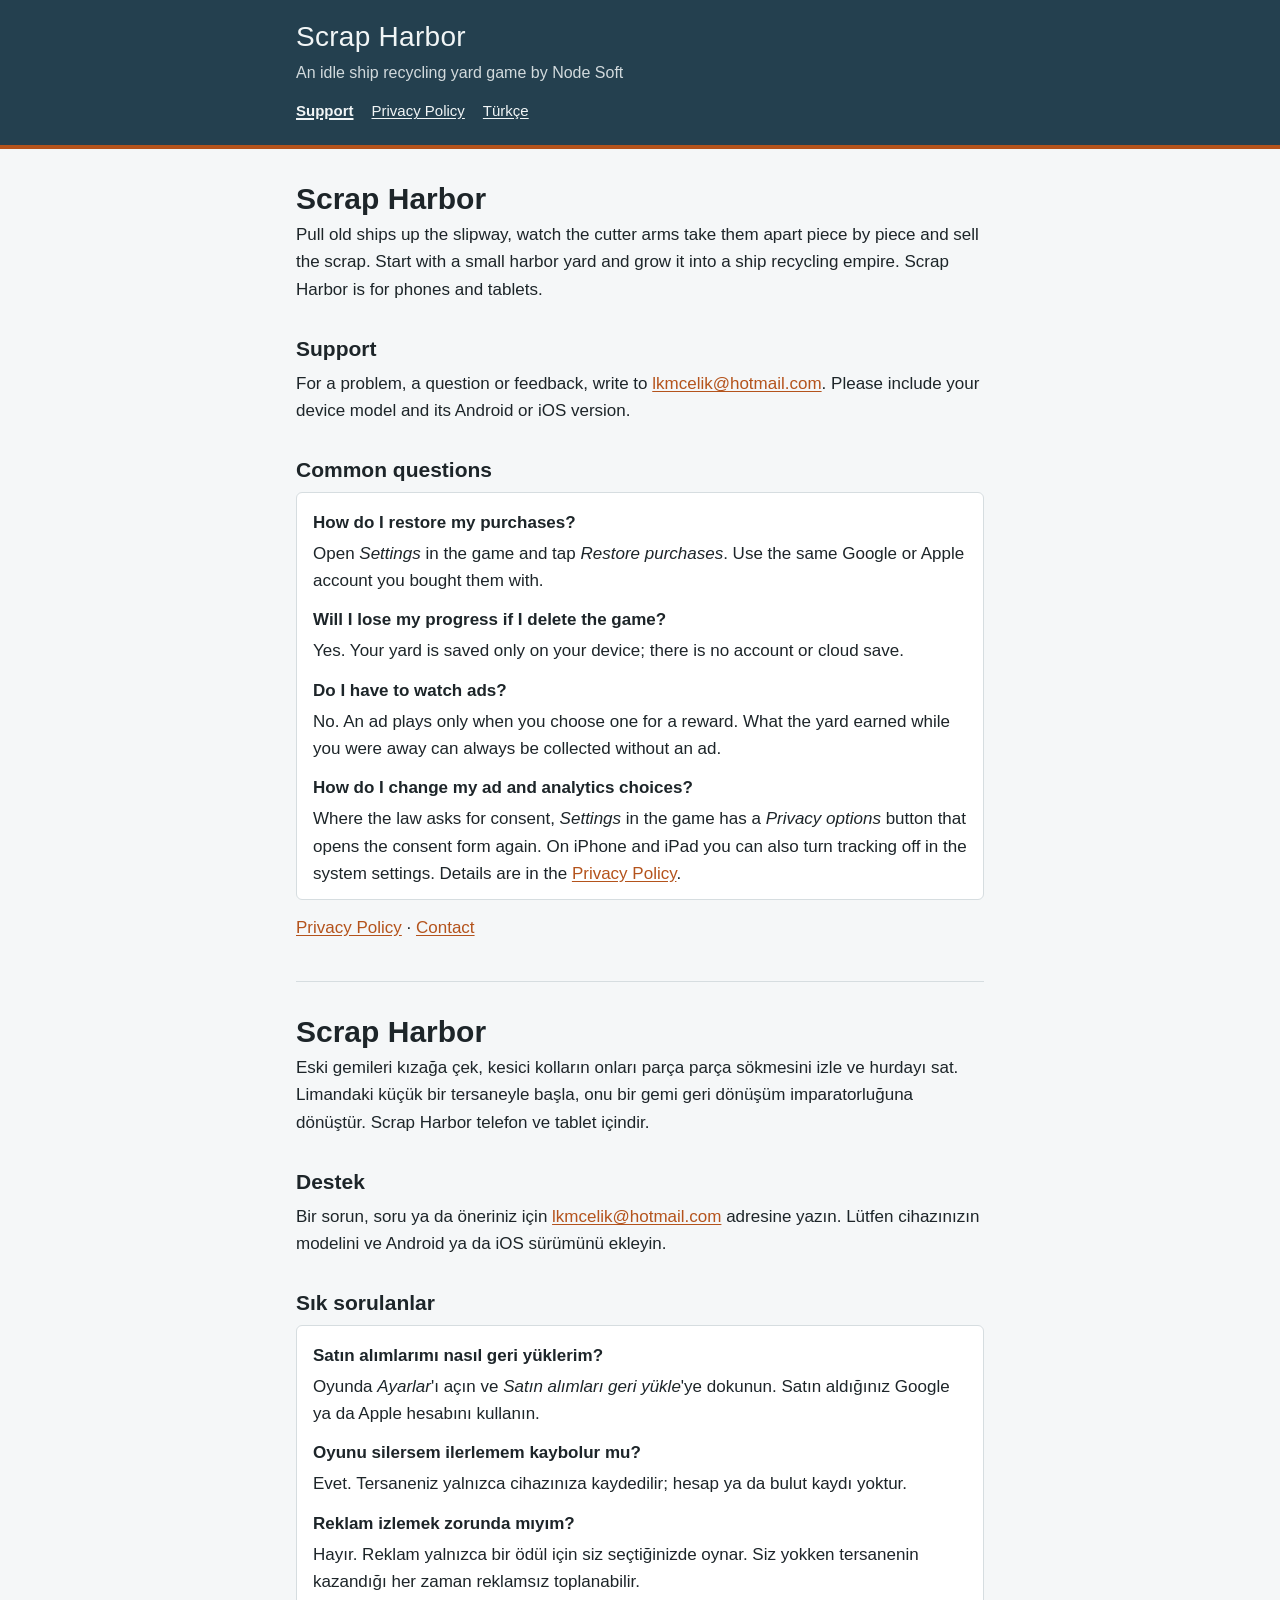
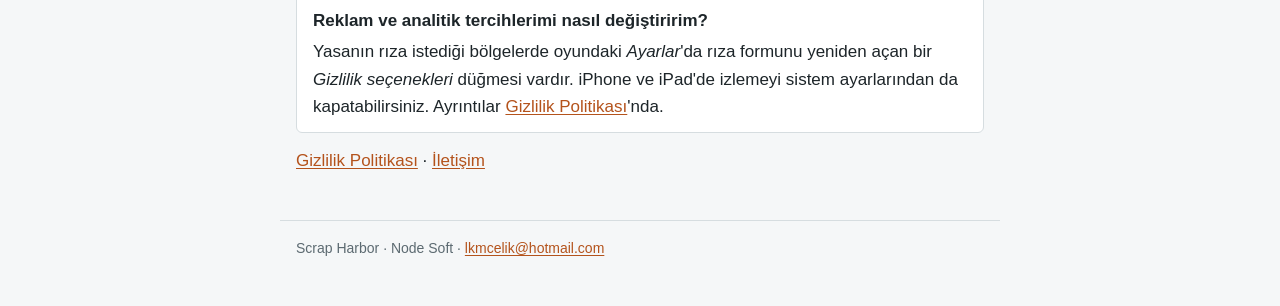
==== index.html @ c7c97fd4 "Scrap Harbor support and privacy pages" ====
<!doctype html>
<html lang="en">
<head>
<meta charset="utf-8">
<meta name="viewport" content="width=device-width, initial-scale=1">
<meta name="color-scheme" content="light dark">
<meta name="description" content="Scrap Harbor, an idle ship recycling yard game for phones and tablets. Support and contact.">
<title>Scrap Harbor Support</title>
<link rel="icon" href="data:,">
<link rel="stylesheet" href="style.css">
</head>
<body>
<header class="band">
  <div class="band-inner">
    <p class="brand"><a href="index.html">Scrap Harbor</a></p>
    <p class="tagline">An idle ship recycling yard game by Node Soft</p>
    <nav aria-label="Site">
      <a href="index.html" aria-current="page">Support</a>
      <a href="privacy.html">Privacy Policy</a>
      <a href="#tr" lang="tr">Türkçe</a>
    </nav>
  </div>
</header>

<main>
<section class="lang" lang="en">
  <h1>Scrap Harbor</h1>
  <p>Pull old ships up the slipway, watch the cutter arms take them apart piece by piece and sell the scrap. Start with a small harbor yard and grow it into a ship recycling empire. Scrap Harbor is for phones and tablets.</p>

  <h2>Support</h2>
  <p>For a problem, a question or feedback, write to <a href="mailto:lkmcelik@hotmail.com">lkmcelik@hotmail.com</a>. Please include your device model and its Android or iOS version.</p>

  <h2>Common questions</h2>
  <dl>
    <dt>How do I restore my purchases?</dt>
    <dd>Open <em>Settings</em> in the game and tap <em>Restore purchases</em>. Use the same Google or Apple account you bought them with.</dd>
    <dt>Will I lose my progress if I delete the game?</dt>
    <dd>Yes. Your yard is saved only on your device; there is no account or cloud save.</dd>
    <dt>Do I have to watch ads?</dt>
    <dd>No. An ad plays only when you choose one for a reward. What the yard earned while you were away can always be collected without an ad.</dd>
    <dt>How do I change my ad and analytics choices?</dt>
    <dd>Where the law asks for consent, <em>Settings</em> in the game has a <em>Privacy options</em> button that opens the consent form again. On iPhone and iPad you can also turn tracking off in the system settings. Details are in the <a href="privacy.html#choices">Privacy Policy</a>.</dd>
  </dl>

  <p><a href="privacy.html">Privacy Policy</a> · <a href="mailto:lkmcelik@hotmail.com">Contact</a></p>
</section>

<section class="lang" id="tr" lang="tr">
  <h1>Scrap Harbor</h1>
  <p>Eski gemileri kızağa çek, kesici kolların onları parça parça sökmesini izle ve hurdayı sat. Limandaki küçük bir tersaneyle başla, onu bir gemi geri dönüşüm imparatorluğuna dönüştür. Scrap Harbor telefon ve tablet içindir.</p>

  <h2>Destek</h2>
  <p>Bir sorun, soru ya da öneriniz için <a href="mailto:lkmcelik@hotmail.com">lkmcelik@hotmail.com</a> adresine yazın. Lütfen cihazınızın modelini ve Android ya da iOS sürümünü ekleyin.</p>

  <h2>Sık sorulanlar</h2>
  <dl>
    <dt>Satın alımlarımı nasıl geri yüklerim?</dt>
    <dd>Oyunda <em>Ayarlar</em>'ı açın ve <em>Satın alımları geri yükle</em>'ye dokunun. Satın aldığınız Google ya da Apple hesabını kullanın.</dd>
    <dt>Oyunu silersem ilerlemem kaybolur mu?</dt>
    <dd>Evet. Tersaneniz yalnızca cihazınıza kaydedilir; hesap ya da bulut kaydı yoktur.</dd>
    <dt>Reklam izlemek zorunda mıyım?</dt>
    <dd>Hayır. Reklam yalnızca bir ödül için siz seçtiğinizde oynar. Siz yokken tersanenin kazandığı her zaman reklamsız toplanabilir.</dd>
    <dt>Reklam ve analitik tercihlerimi nasıl değiştiririm?</dt>
    <dd>Yasanın rıza istediği bölgelerde oyundaki <em>Ayarlar</em>'da rıza formunu yeniden açan bir <em>Gizlilik seçenekleri</em> düğmesi vardır. iPhone ve iPad'de izlemeyi sistem ayarlarından da kapatabilirsiniz. Ayrıntılar <a href="privacy.html#tr-choices">Gizlilik Politikası</a>'nda.</dd>
  </dl>

  <p><a href="privacy.html#tr">Gizlilik Politikası</a> · <a href="mailto:lkmcelik@hotmail.com">İletişim</a></p>
</section>
</main>

<footer>
  <p>Scrap Harbor · Node Soft · <a href="mailto:lkmcelik@hotmail.com">lkmcelik@hotmail.com</a></p>
</footer>
</body>
</html>
---- style.css ----
:root {
  color-scheme: light dark;
  --bg: #f5f7f8;
  --surface: #ffffff;
  --fg: #1d2529;
  --muted: #5c6a71;
  --line: #d6dde0;
  --accent: #b4531c;
  --accent-soft: #f6e7dc;
  --band: #24404f;
  --band-fg: #f1f5f6;
}

@media (prefers-color-scheme: dark) {
  :root {
    --bg: #12191d;
    --surface: #1a2328;
    --fg: #e6ecee;
    --muted: #9aa8ae;
    --line: #2e3b42;
    --accent: #f0975c;
    --accent-soft: #3a2a20;
    --band: #0c2330;
    --band-fg: #e6ecee;
  }
}

* { box-sizing: border-box; }

html { -webkit-text-size-adjust: 100%; text-size-adjust: 100%; }

body {
  margin: 0;
  background: var(--bg);
  color: var(--fg);
  font: 17px/1.6 -apple-system, BlinkMacSystemFont, "Segoe UI", Roboto, "Helvetica Neue", Arial, sans-serif;
  overflow-wrap: break-word;
}

a { color: var(--accent); text-underline-offset: 2px; }
a:hover { text-decoration-thickness: 2px; }
a:focus-visible { outline: 2px solid var(--accent); outline-offset: 2px; border-radius: 2px; }

.band {
  background: var(--band);
  color: var(--band-fg);
  border-bottom: 4px solid var(--accent);
}

.band-inner, main, footer {
  max-width: 720px;
  margin: 0 auto;
  padding-left: 16px;
  padding-right: 16px;
}

.band-inner { padding-top: 20px; padding-bottom: 22px; }

.brand {
  margin: 0;
  font-size: 28px;
  line-height: 1.2;
  letter-spacing: 0.01em;
}

.brand a { color: inherit; text-decoration: none; }

.tagline { margin: 6px 0 0; color: var(--band-fg); opacity: 0.85; font-size: 16px; }

nav {
  display: flex;
  flex-wrap: wrap;
  gap: 8px 18px;
  margin-top: 14px;
  font-size: 15px;
}

nav a { color: var(--band-fg); }
nav a[aria-current="page"] { text-decoration-thickness: 2px; font-weight: 600; }

main { padding-top: 24px; padding-bottom: 32px; }

section.lang + section.lang {
  margin-top: 40px;
  padding-top: 24px;
  border-top: 1px solid var(--line);
}

h1 { font-size: 30px; line-height: 1.2; margin: 8px 0 4px; }
h2 { font-size: 21px; line-height: 1.3; margin: 32px 0 8px; }
h3 { font-size: 18px; margin: 20px 0 6px; }

p, ul, dl { margin: 0 0 14px; }
ul { padding-left: 22px; }
li + li { margin-top: 6px; }

.meta { color: var(--muted); font-size: 15px; margin-bottom: 20px; }

.summary {
  background: var(--surface);
  border: 1px solid var(--line);
  border-left: 4px solid var(--accent);
  border-radius: 6px;
  padding: 14px 16px;
  margin: 18px 0 8px;
}

.summary p:last-child, .summary ul:last-child { margin-bottom: 0; }

dl { background: var(--surface); border: 1px solid var(--line); border-radius: 6px; padding: 4px 16px 12px; }
dt { font-weight: 600; margin-top: 12px; }
dd { margin: 4px 0 0; }

.contact {
  display: inline-block;
  background: var(--accent-soft);
  border-radius: 6px;
  padding: 2px 8px;
}

code { font-family: ui-monospace, SFMono-Regular, Menlo, Consolas, monospace; font-size: 0.92em; }

footer {
  color: var(--muted);
  font-size: 14px;
  padding-top: 16px;
  padding-bottom: 32px;
  border-top: 1px solid var(--line);
}

@media (max-width: 420px) {
  body { font-size: 16px; }
  h1 { font-size: 26px; }
  .brand { font-size: 24px; }
}
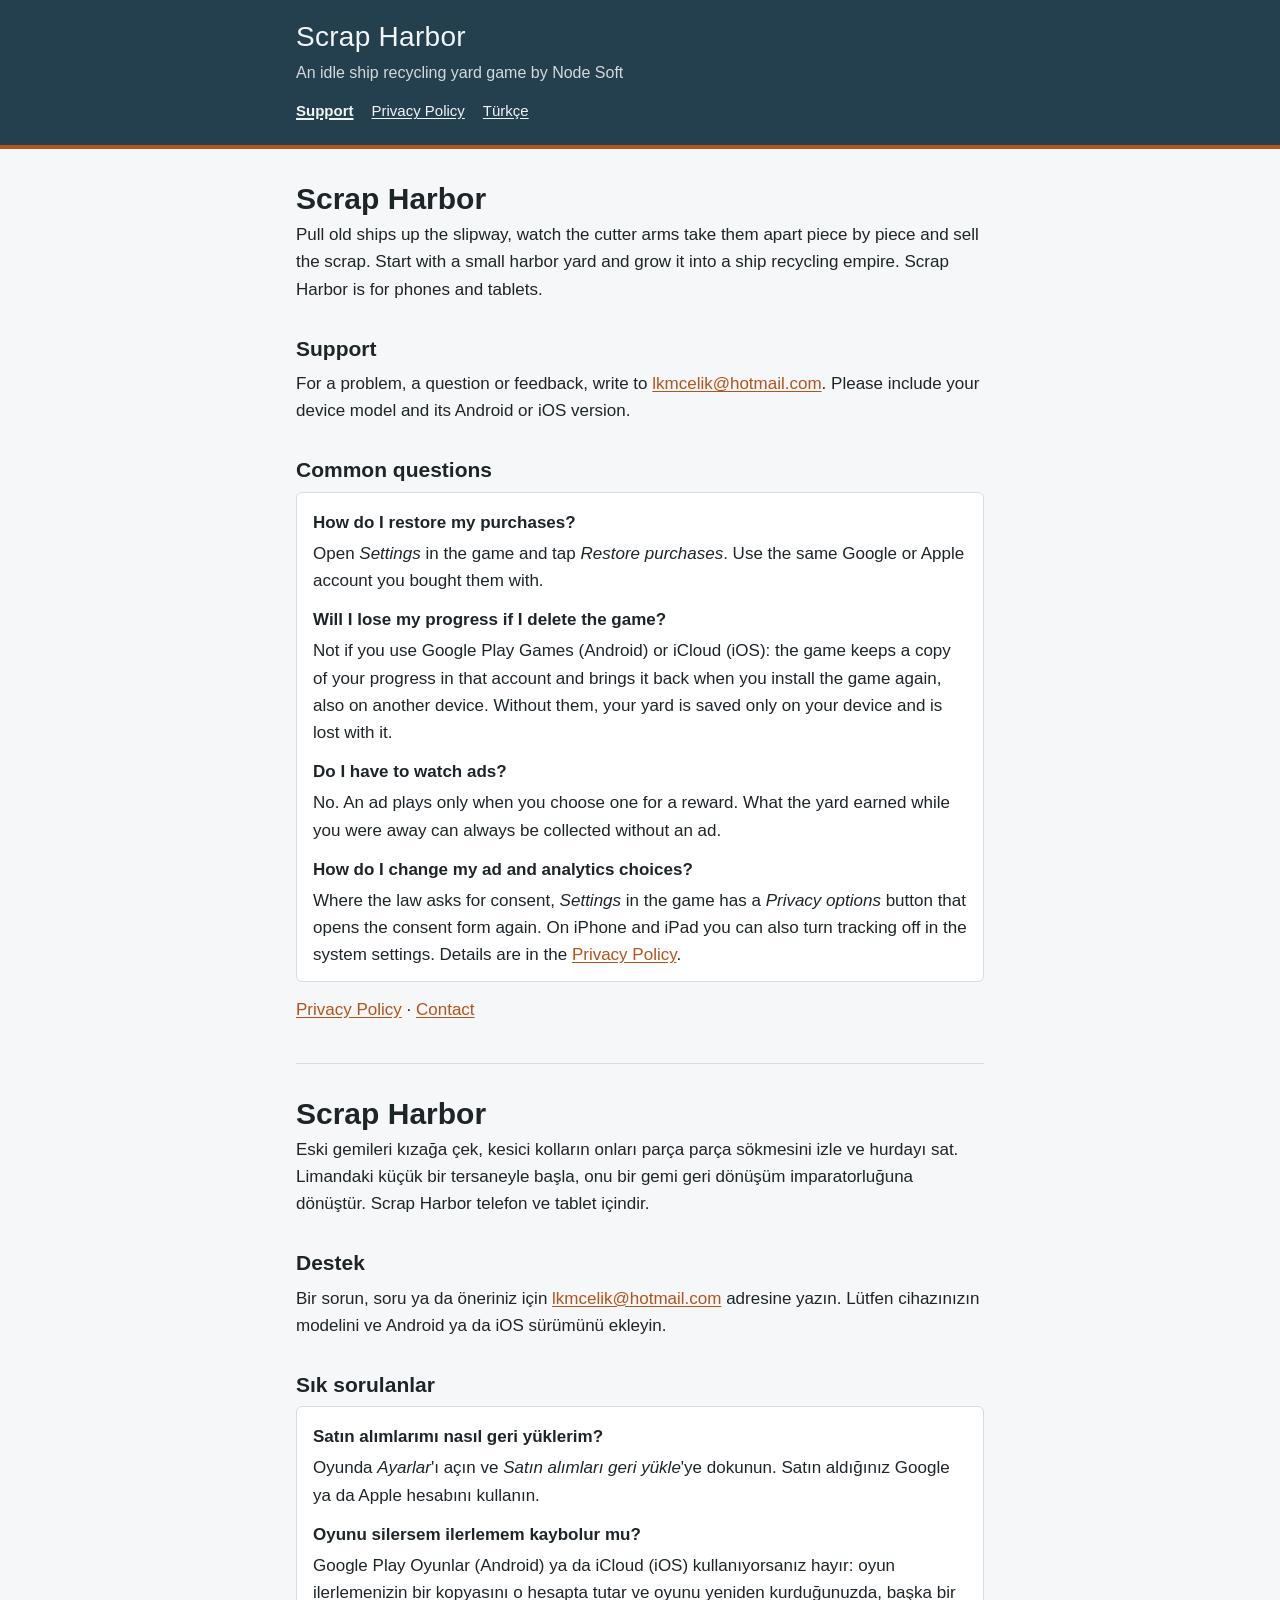
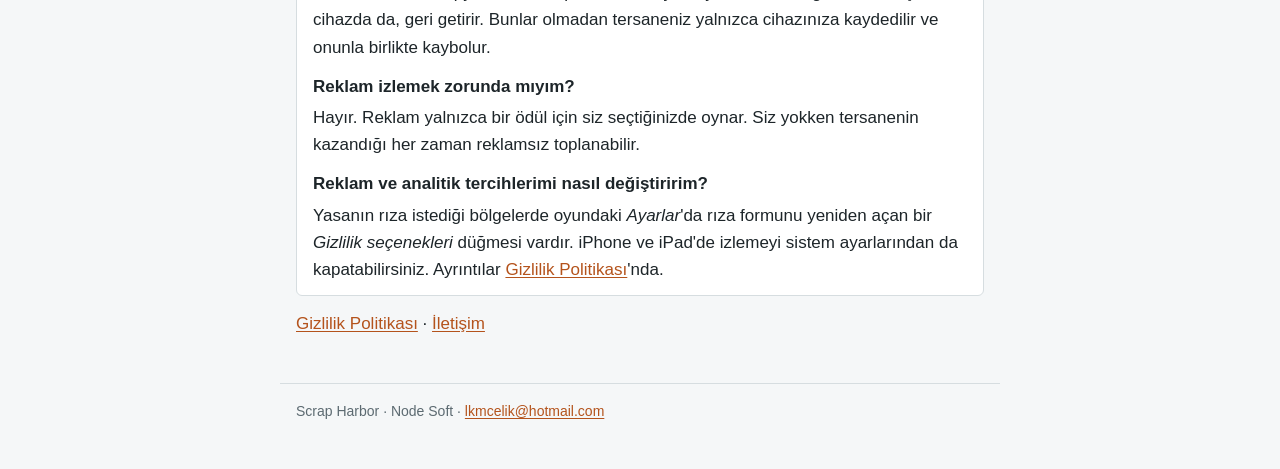
==== commit 7c72ef00: "Crash reports, reminders, three purchases and cloud save; effective 24 November 2026" ====
--- a/index.html
+++ b/index.html
@@ -35,7 +35,7 @@
     <dt>How do I restore my purchases?</dt>
     <dd>Open <em>Settings</em> in the game and tap <em>Restore purchases</em>. Use the same Google or Apple account you bought them with.</dd>
     <dt>Will I lose my progress if I delete the game?</dt>
-    <dd>Yes. Your yard is saved only on your device; there is no account or cloud save.</dd>
+    <dd>Not if you use Google Play Games (Android) or iCloud (iOS): the game keeps a copy of your progress in that account and brings it back when you install the game again, also on another device. Without them, your yard is saved only on your device and is lost with it.</dd>
     <dt>Do I have to watch ads?</dt>
     <dd>No. An ad plays only when you choose one for a reward. What the yard earned while you were away can always be collected without an ad.</dd>
     <dt>How do I change my ad and analytics choices?</dt>
@@ -57,7 +57,7 @@
     <dt>Satın alımlarımı nasıl geri yüklerim?</dt>
     <dd>Oyunda <em>Ayarlar</em>'ı açın ve <em>Satın alımları geri yükle</em>'ye dokunun. Satın aldığınız Google ya da Apple hesabını kullanın.</dd>
     <dt>Oyunu silersem ilerlemem kaybolur mu?</dt>
-    <dd>Evet. Tersaneniz yalnızca cihazınıza kaydedilir; hesap ya da bulut kaydı yoktur.</dd>
+    <dd>Google Play Oyunlar (Android) ya da iCloud (iOS) kullanıyorsanız hayır: oyun ilerlemenizin bir kopyasını o hesapta tutar ve oyunu yeniden kurduğunuzda, başka bir cihazda da, geri getirir. Bunlar olmadan tersaneniz yalnızca cihazınıza kaydedilir ve onunla birlikte kaybolur.</dd>
     <dt>Reklam izlemek zorunda mıyım?</dt>
     <dd>Hayır. Reklam yalnızca bir ödül için siz seçtiğinizde oynar. Siz yokken tersanenin kazandığı her zaman reklamsız toplanabilir.</dd>
     <dt>Reklam ve analitik tercihlerimi nasıl değiştiririm?</dt>
